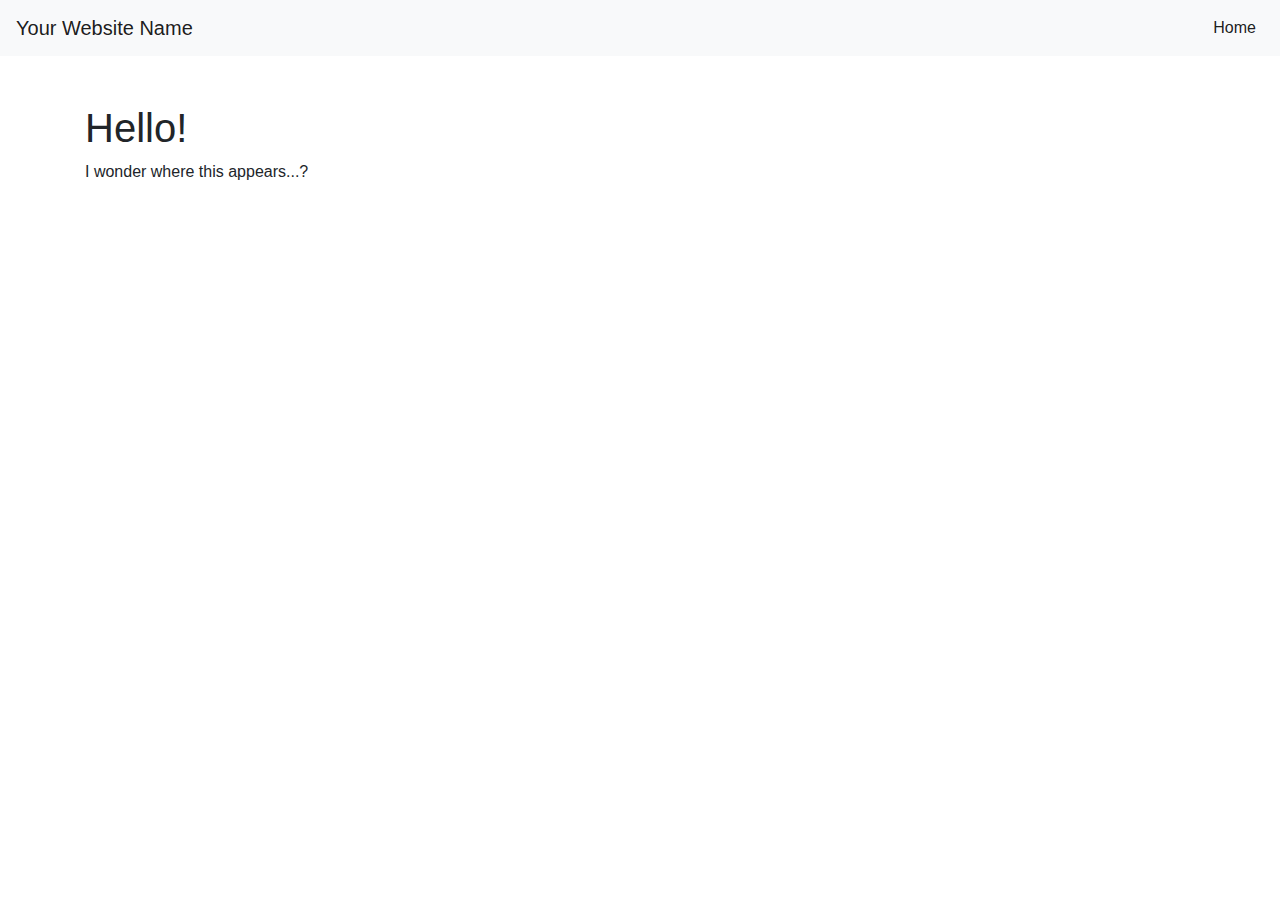
==== index.html @ 5d257186 "Create index.html" ====
<!DOCTYPE html>
<html lang="en">
<head>
    <meta charset="UTF-8">
    <meta name="viewport" content="width=device-width, initial-scale=1, shrink-to-fit=no">
    <title>Peter Zogas DOT COM</title>

    <!-- Bootstrap CSS -->
    <link href="https://stackpath.bootstrapcdn.com/bootstrap/4.5.2/css/bootstrap.min.css" rel="stylesheet">
</head>
<body>

    <!-- Navbar -->
    <nav class="navbar navbar-expand-lg navbar-light bg-light">
        <a class="navbar-brand" href="#">Your Website Name</a>
        <button class="navbar-toggler" type="button" data-toggle="collapse" data-target="#navbarNav" aria-controls="navbarNav" aria-expanded="false" aria-label="Toggle navigation">
            <span class="navbar-toggler-icon"></span>
        </button>
        <div class="collapse navbar-collapse" id="navbarNav">
            <ul class="navbar-nav ml-auto">
                <li class="nav-item active">
                    <a class="nav-link" href="#">Home <span class="sr-only">(current)</span></a>
                </li>
                <!-- Add more navigation links as needed -->
            </ul>
        </div>
    </nav>

    <!-- Content -->
    <div class="container mt-5">
        <h1>Hello!</h1>
        <p>I wonder where this appears...?</p>
    </div>

    <!-- Bootstrap JS and dependencies -->
    <script src="https://code.jquery.com/jquery-3.5.1.slim.min.js"></script>
    <script src="https://cdn.jsdelivr.net/npm/@popperjs/core@2.11.6/dist/umd/popper.min.js"></script>
    <script src="https://stackpath.bootstrapcdn.com/bootstrap/4.5.2/js/bootstrap.min.js"></script>
</body>
</html>
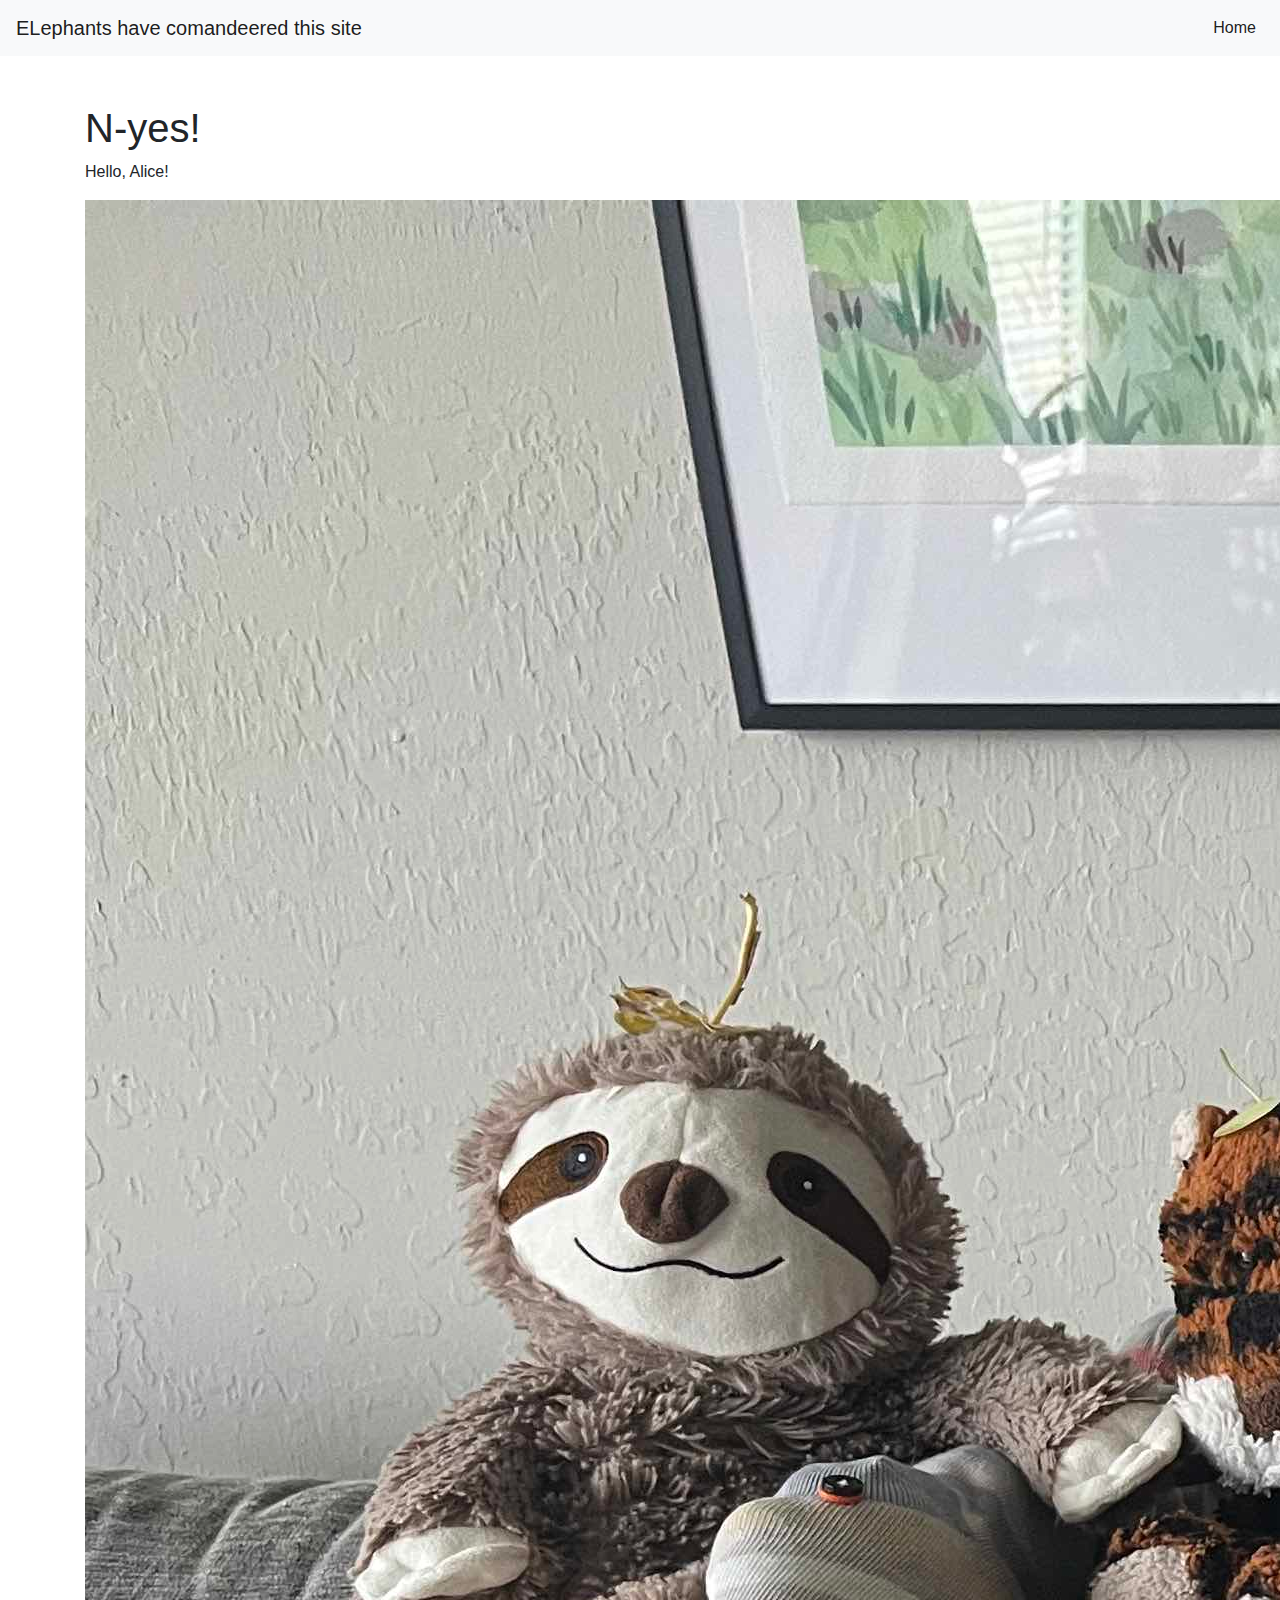
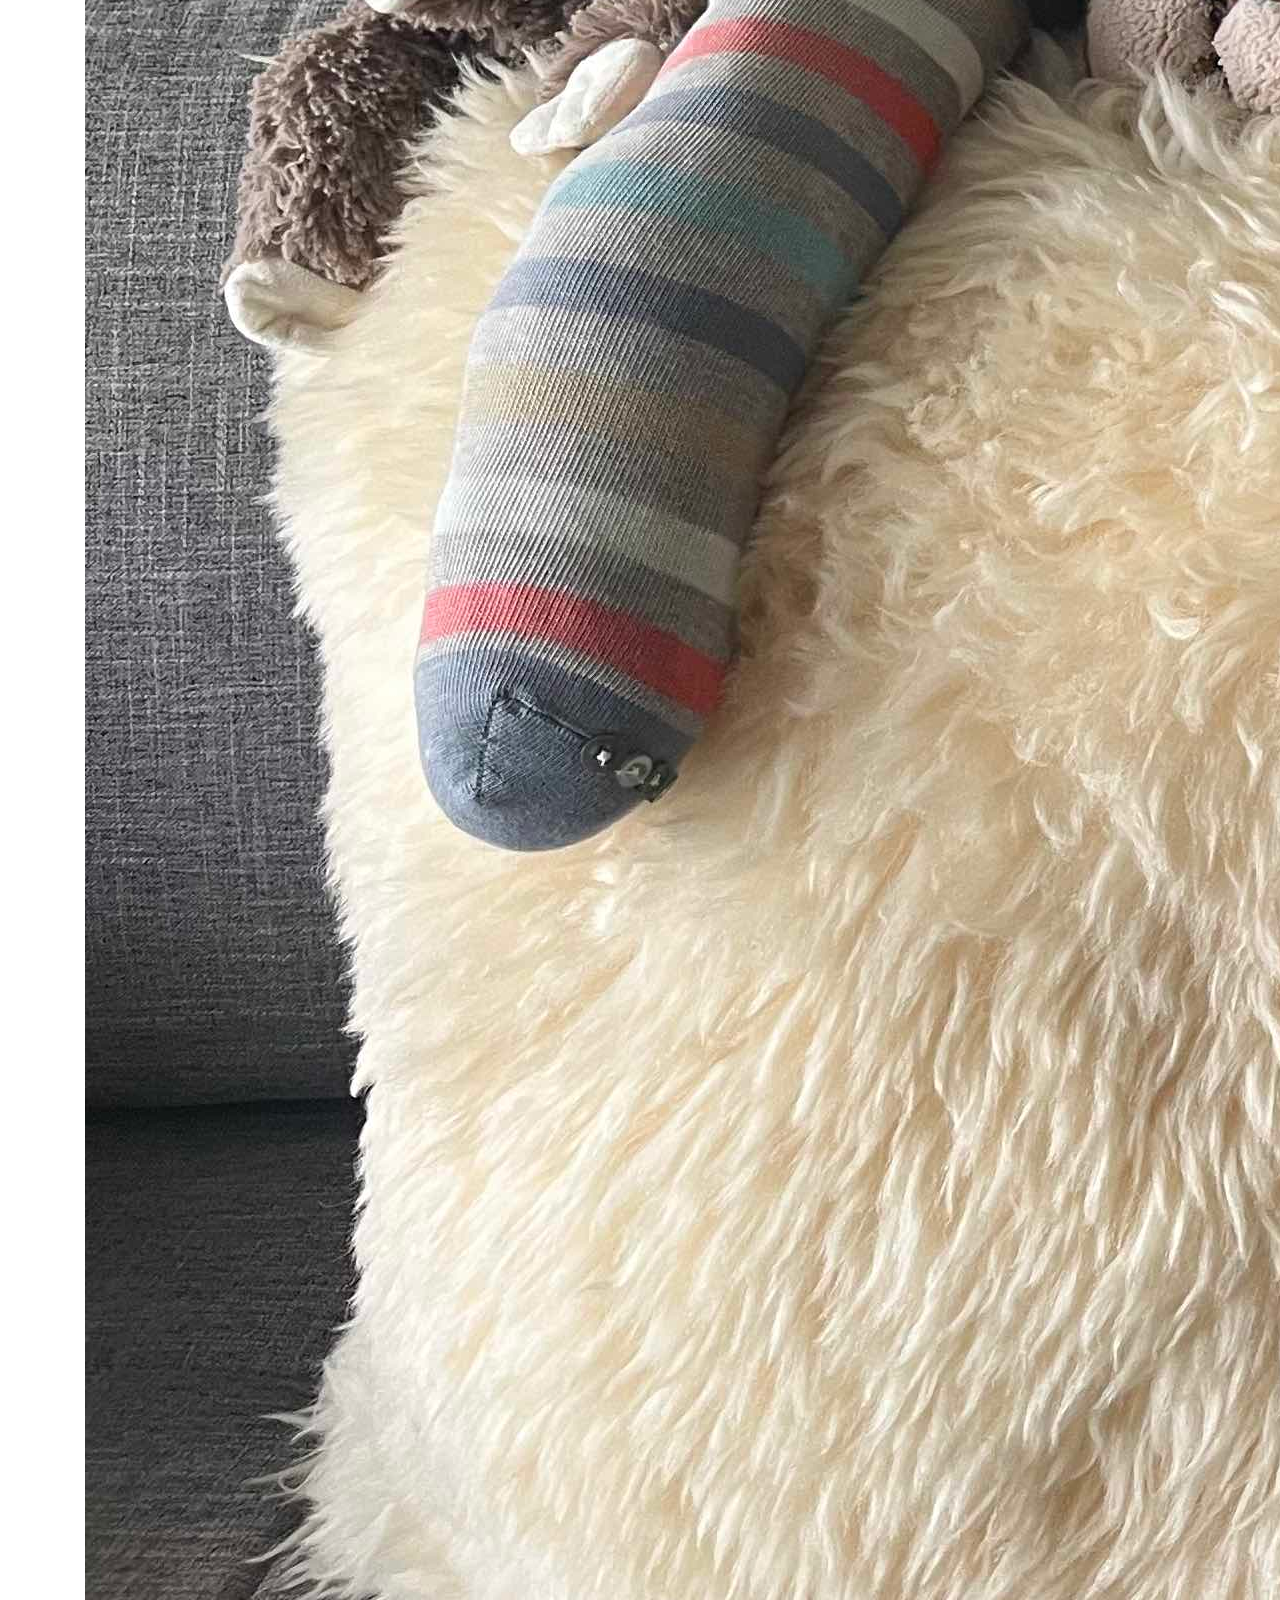
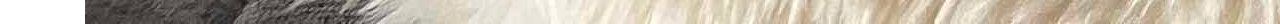
==== commit 8ec8dbc7: "Image" ====
--- a/index.html
+++ b/index.html
@@ -12,7 +12,7 @@
 
     <!-- Navbar -->
     <nav class="navbar navbar-expand-lg navbar-light bg-light">
-        <a class="navbar-brand" href="#">Your Website Name</a>
+        <a class="navbar-brand" href="#">ELephants have comandeered this site</a>
         <button class="navbar-toggler" type="button" data-toggle="collapse" data-target="#navbarNav" aria-controls="navbarNav" aria-expanded="false" aria-label="Toggle navigation">
             <span class="navbar-toggler-icon"></span>
         </button>
@@ -28,8 +28,9 @@
 
     <!-- Content -->
     <div class="container mt-5">
-        <h1>Hello!</h1>
-        <p>I wonder where this appears...?</p>
+        <h1>N-yes!</h1>
+        <p>Hello, Alice!</p>
+        <img src="/images/THEGANG.jpg" alt="the gang's here!">
     </div>
 
     <!-- Bootstrap JS and dependencies -->
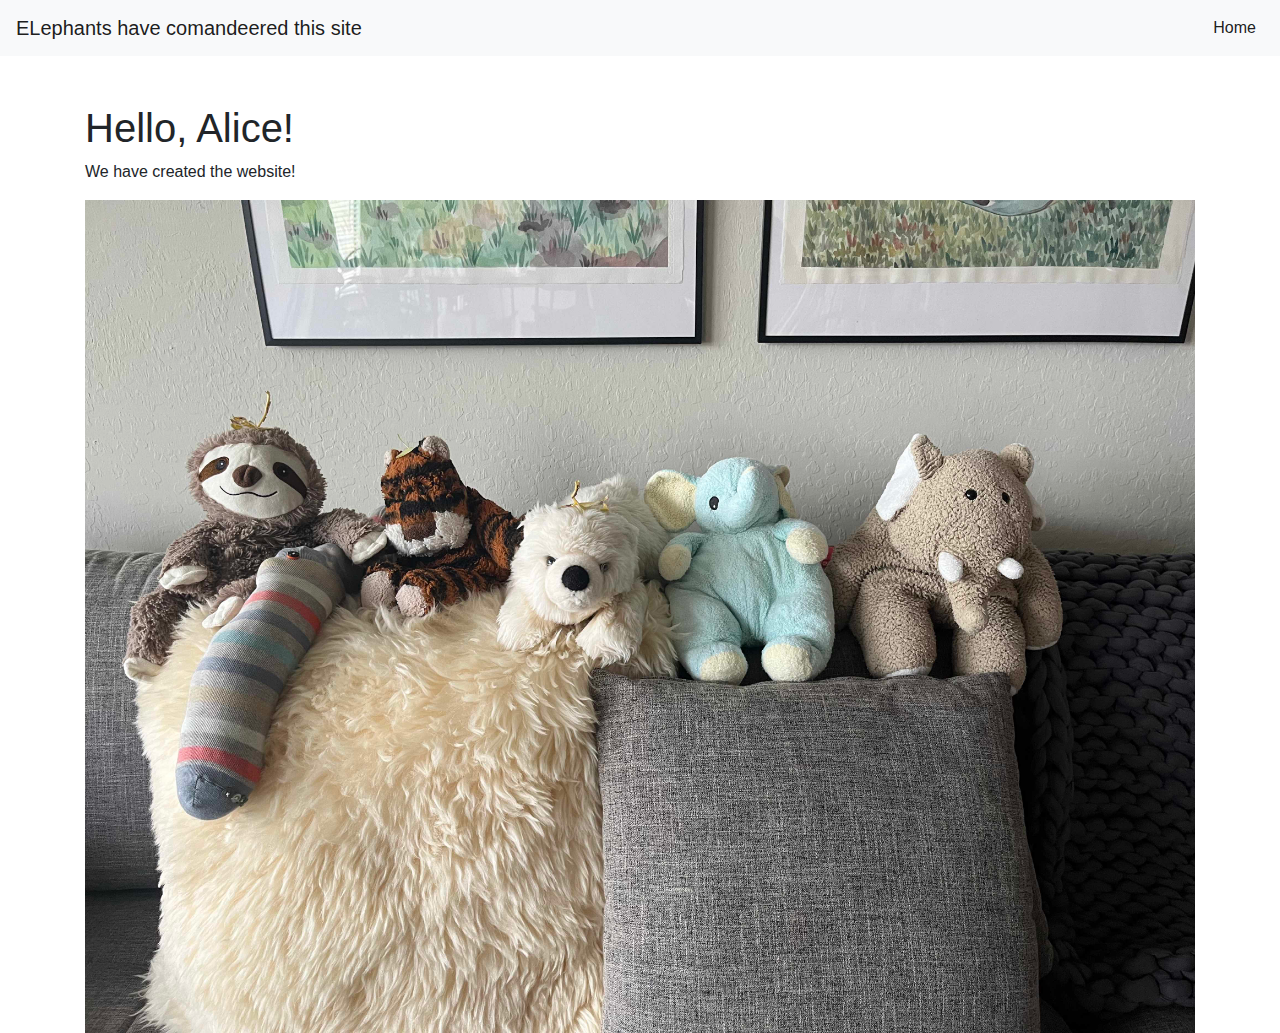
==== commit f6b0f9e9: "Update index.html" ====
--- a/index.html
+++ b/index.html
@@ -28,9 +28,9 @@
 
     <!-- Content -->
     <div class="container mt-5">
-        <h1>N-yes!</h1>
-        <p>Hello, Alice!</p>
-        <img src="/images/THEGANG.jpg" alt="the gang's here!">
+        <h1>Hello, Alice!</h1>
+        <p>We have created the website!</p>
+        <img src="/images/THEGANG.jpg" alt="the gang's here!" class="img-fluid">
     </div>
 
     <!-- Bootstrap JS and dependencies -->
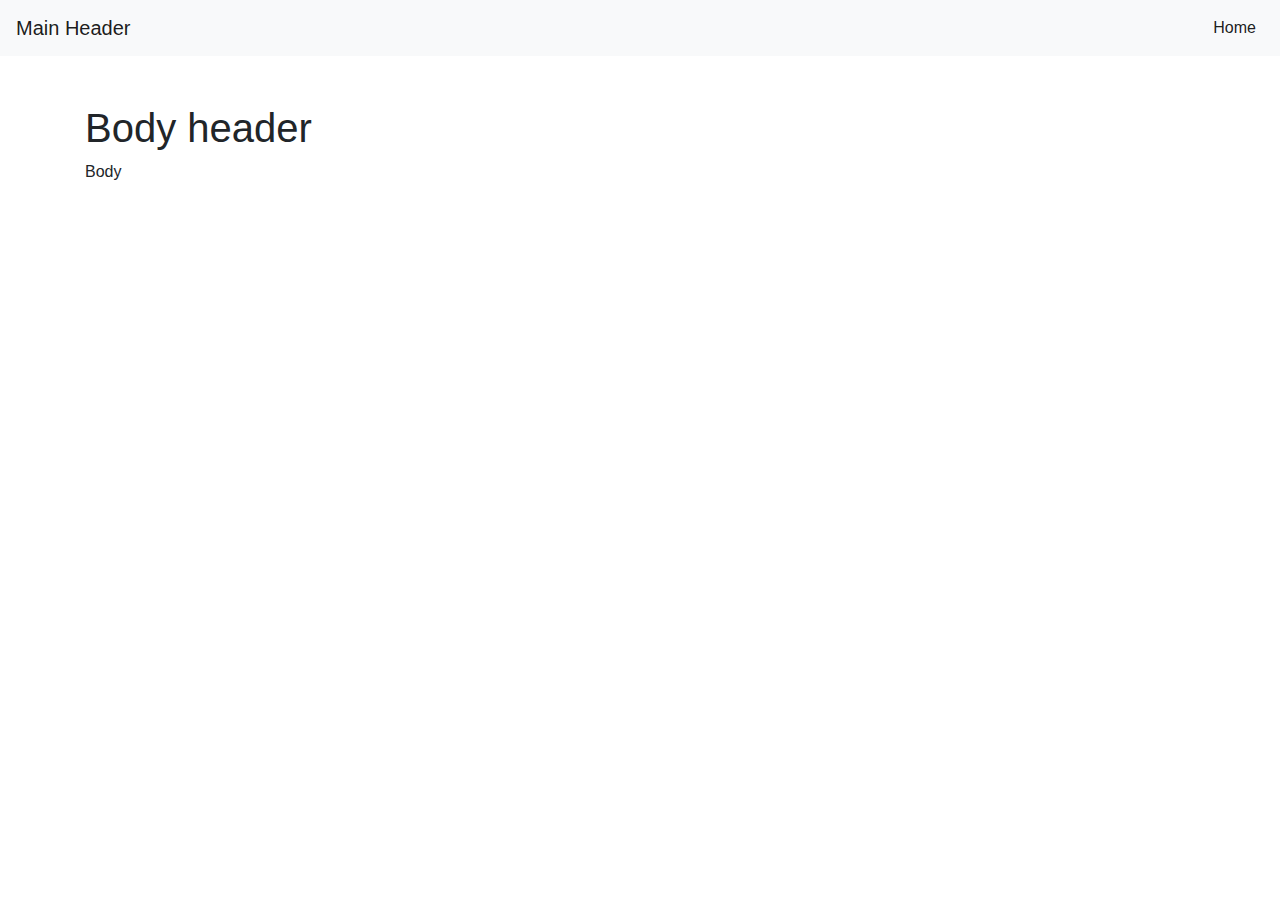
==== commit 3f0b32c7: "Removal of Elephants" ====
--- a/index.html
+++ b/index.html
@@ -3,7 +3,7 @@
 <head>
     <meta charset="UTF-8">
     <meta name="viewport" content="width=device-width, initial-scale=1, shrink-to-fit=no">
-    <title>Peter Zogas DOT COM</title>
+    <title>Peter Zogas</title>
 
     <!-- Bootstrap CSS -->
     <link href="https://stackpath.bootstrapcdn.com/bootstrap/4.5.2/css/bootstrap.min.css" rel="stylesheet">
@@ -12,7 +12,7 @@
 
     <!-- Navbar -->
     <nav class="navbar navbar-expand-lg navbar-light bg-light">
-        <a class="navbar-brand" href="#">ELephants have comandeered this site</a>
+        <a class="navbar-brand" href="#">Main Header</a>
         <button class="navbar-toggler" type="button" data-toggle="collapse" data-target="#navbarNav" aria-controls="navbarNav" aria-expanded="false" aria-label="Toggle navigation">
             <span class="navbar-toggler-icon"></span>
         </button>
@@ -28,9 +28,8 @@
 
     <!-- Content -->
     <div class="container mt-5">
-        <h1>Hello, Alice!</h1>
-        <p>We have created the website!</p>
-        <img src="/images/THEGANG.jpg" alt="the gang's here!" class="img-fluid">
+        <h1>Body header</h1>
+        <p>Body</p>
     </div>
 
     <!-- Bootstrap JS and dependencies -->
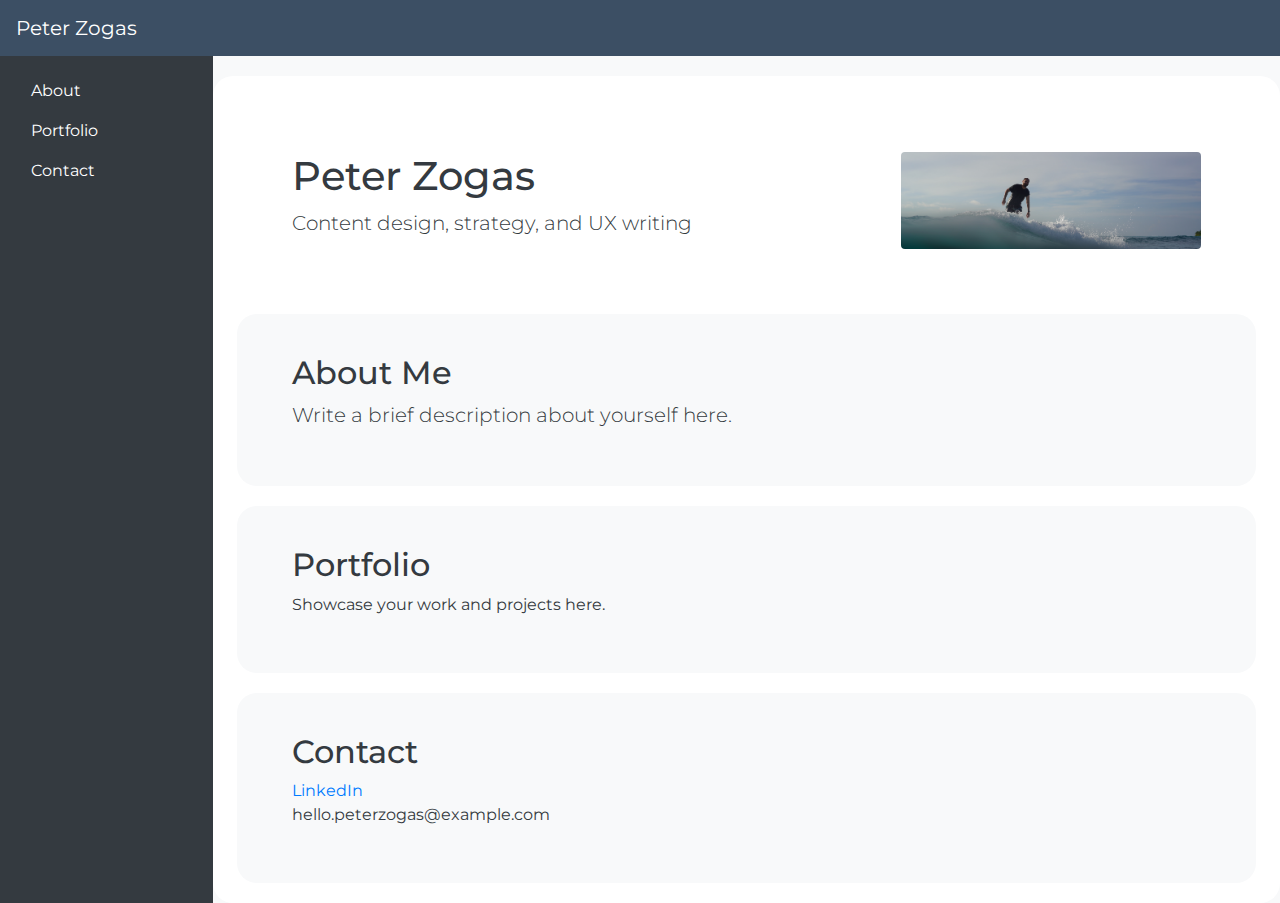
==== commit b62ed008: "Full updates" ====
--- a/index.html
+++ b/index.html
@@ -4,37 +4,144 @@
     <meta charset="UTF-8">
     <meta name="viewport" content="width=device-width, initial-scale=1, shrink-to-fit=no">
     <title>Peter Zogas</title>
+    <link rel="stylesheet" href="https://stackpath.bootstrapcdn.com/bootstrap/4.3.1/css/bootstrap.min.css">
 
-    <!-- Bootstrap CSS -->
-    <link href="https://stackpath.bootstrapcdn.com/bootstrap/4.5.2/css/bootstrap.min.css" rel="stylesheet">
+    <link rel="stylesheet" href="https://fonts.googleapis.com/css?family=Montserrat:400,700&display=swap">
+
+    <style>
+        body {
+            background-color: #f8f9fa;
+            color: #343a40;
+            font-family: 'Montserrat', sans-serif;
+        }
+
+        .navbar {
+            background-color: #3c4f64;
+        }
+
+        .navbar-dark .navbar-toggler-icon {
+            background-color: #fff;
+        }
+
+        .hero {
+            background-color: #ffffff;
+            border-radius: 20px;
+            padding: 40px;
+        }
+
+        #about,
+        #portfolio,
+        #contact {
+            background-color: #f8f9fa;
+            border-radius: 20px;
+            padding: 40px;
+            margin-top: 20px;
+        }
+
+        /* Sidebar styling */
+        #sidebar {
+            background-color: #007bff;
+            padding: 15px;
+            color: #fff;
+        }
+
+        #sidebar a {
+            color: #fff;
+        }
+
+        #sidebar a:hover {
+            color: #f8f9fa;
+        }
+
+        /* Main content styling */
+        main {
+            border-radius: 20px;
+            background-color: #fff;
+            margin-top: 20px;
+            padding: 20px;
+        }
+    </style>
 </head>
 <body>
 
-    <!-- Navbar -->
-    <nav class="navbar navbar-expand-lg navbar-light bg-light">
-        <a class="navbar-brand" href="#">Main Header</a>
-        <button class="navbar-toggler" type="button" data-toggle="collapse" data-target="#navbarNav" aria-controls="navbarNav" aria-expanded="false" aria-label="Toggle navigation">
-            <span class="navbar-toggler-icon"></span>
-        </button>
-        <div class="collapse navbar-collapse" id="navbarNav">
-            <ul class="navbar-nav ml-auto">
-                <li class="nav-item active">
-                    <a class="nav-link" href="#">Home <span class="sr-only">(current)</span></a>
-                </li>
-                <!-- Add more navigation links as needed -->
-            </ul>
-        </div>
-    </nav>
+<!-- Navigation Bar -->
+<nav class="navbar navbar-expand-lg navbar-dark">
+    <a class="navbar-brand" href="#">Peter Zogas</a>
+    <button class="navbar-toggler" type="button" data-toggle="collapse" data-target="#navbarNav" aria-controls="navbarNav" aria-expanded="false" aria-label="Toggle navigation">
+        <span class="navbar-toggler-icon"></span>
+    </button>
+    <div class="collapse navbar-collapse" id="navbarNav">
+    </div>
+</nav>
 
-    <!-- Content -->
-    <div class="container mt-5">
-        <h1>Body header</h1>
-        <p>Body</p>
+<!-- Page Content -->
+<div class="container-fluid">
+    <div class="row">
+        <!-- Sidebar -->
+        <nav id="sidebar" class="col-md-3 col-lg-2 d-md-block bg-dark sidebar">
+            <div class="sidebar-sticky">
+                <ul class="nav flex-column">
+                    <li class="nav-item">
+                        <a class="nav-link" href="#about">About</a>
+                    </li>
+                    <li class="nav-item">
+                        <a class="nav-link" href="#portfolio">Portfolio</a>
+                    </li>
+                    <li class="nav-item">
+                        <a class="nav-link" href="#contact">Contact</a>
+                    </li>
+                </ul>
+            </div>
+        </nav>
+
+        <!-- Main Content -->
+        <main role="main" class="col-md-9 ml-sm-auto col-lg-10 px-4">
+            <!-- Hero Section with Picture -->
+            <section class="hero text-left">
+                <div class="container">
+                    <img src="/images/Hero_eg.jpg" alt="Peter" class="img-fluid rounded float-right" max width="300px" alt="Responsive image">
+                    <h1 class="mt-3">Peter Zogas</h1>
+                    <p class="lead">Content design, strategy, and UX writing</p>
+                </div>
+            </section>
+
+            <!-- About Section -->
+            <section id="about">
+                <div class="container">
+                    <div class="row">
+                        <div class="col-lg-8">
+                            <h2>About Me</h2>
+                            <p class="lead">Write a brief description about yourself here.</p>
+                        </div>
+                    </div>
+                </div>
+            </section>
+
+            <!-- Portfolio Section -->
+            <section id="portfolio">
+                <div class="container">
+                    <h2>Portfolio</h2>
+                    <p>Showcase your work and projects here.</p>
+                    <!-- Add your portfolio items here -->
+                </div>
+            </section>
+
+            <!-- Contact Section -->
+            <section id="contact">
+                <div class="container">
+                    <h2>Contact</h2>
+                    <a href="https://www.linkedin.com/in/peterzogas" target="_blank">LinkedIn</a>
+                    <p>hello.peterzogas@example.com</p>
+                </div>
+            </section>
+        </main>
     </div>
+</div>
 
-    <!-- Bootstrap JS and dependencies -->
-    <script src="https://code.jquery.com/jquery-3.5.1.slim.min.js"></script>
-    <script src="https://cdn.jsdelivr.net/npm/@popperjs/core@2.11.6/dist/umd/popper.min.js"></script>
-    <script src="https://stackpath.bootstrapcdn.com/bootstrap/4.5.2/js/bootstrap.min.js"></script>
+<!-- Bootstrap JS and Popper.js -->
+<script src="https://code.jquery.com/jquery-3.3.1.slim.min.js"></script>
+<script src="https://cdnjs.cloudflare.com/ajax/libs/popper.js/1.14.7/umd/popper.min.js"></script>
+<script src="https://stackpath.bootstrapcdn.com/bootstrap/4.3.1/js/bootstrap.min.js"></script>
+
 </body>
 </html>
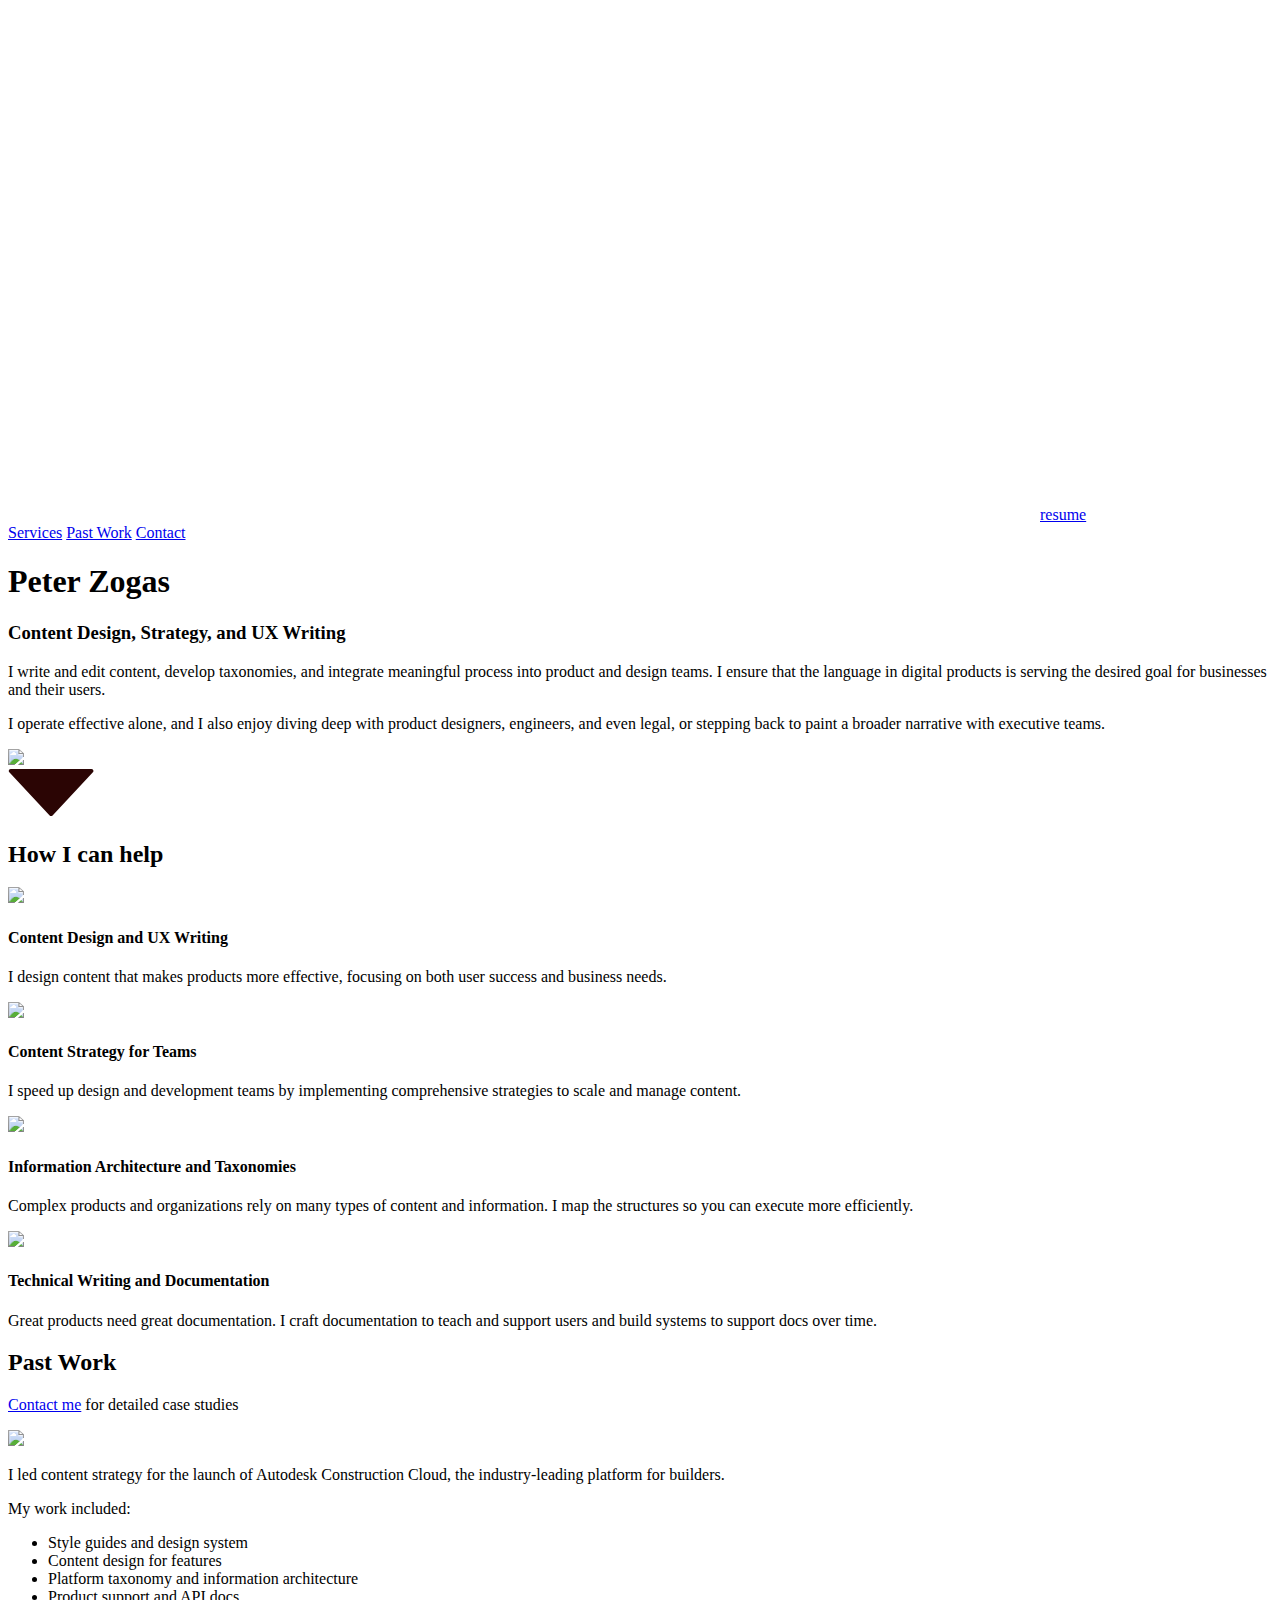
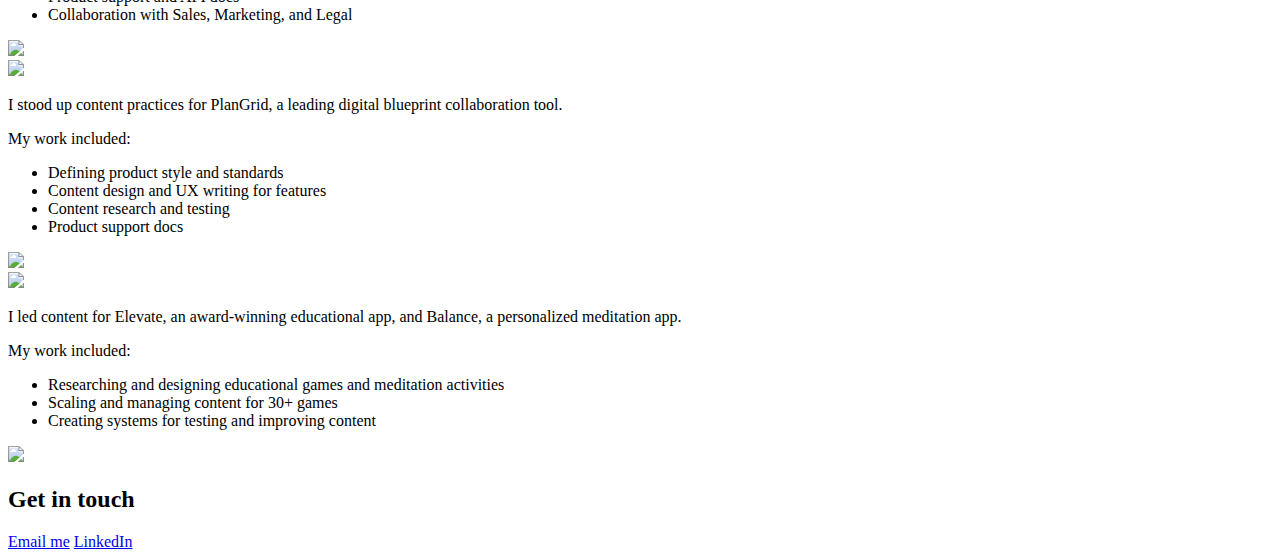
==== commit 5edbdcd4: "Alice revamp" ====
--- a/index.html
+++ b/index.html
@@ -1,147 +1,177 @@
-<!DOCTYPE html>
+<!doctype html>
 <html lang="en">
+
 <head>
-    <meta charset="UTF-8">
-    <meta name="viewport" content="width=device-width, initial-scale=1, shrink-to-fit=no">
-    <title>Peter Zogas</title>
-    <link rel="stylesheet" href="https://stackpath.bootstrapcdn.com/bootstrap/4.3.1/css/bootstrap.min.css">
+  <meta charset="utf-8">
+  <meta name="viewport" content="width=device-width,initial-scale=1,shrink-to-fit=no">
+  <title>Peter Zogas</title>
+  <link href="CSS/styles.css" rel="stylesheet">
+  <link href="https://fonts.googleapis.com/css2?family=Work+Sans:wght@300;400;500;600;700&display=swap|Raleway:Raleway:wght@300;400;500&family=Work+Sans:wght@700;800&display=swap|Alfa Slab One" rel="stylesheet">
+  <link rel="shortcut icon" href="images/favicon.ico" type="image/x-icon">
+</head>
 
-    <link rel="stylesheet" href="https://fonts.googleapis.com/css?family=Montserrat:400,700&display=swap">
+<body>
+  <div class="page-container">
 
-    <style>
-        body {
-            background-color: #f8f9fa;
-            color: #343a40;
-            font-family: 'Montserrat', sans-serif;
-        }
+    <header>
+      <div class="social-links">
+        <a href="mailto:hello@peterzogas.com">
+          <svg class="social-icon" width="512" height="512" viewBox="0 0 512 512" fill="none" xmlns="http://www.w3.org/2000/svg">
+            <path fill-rule="evenodd" clip-rule="evenodd" d="M40 191.663V444H472V193.309L282.05 341.231C267.623 352.466 247.414 352.487 232.963 341.282L40 191.663ZM439.397 168H74.7605L257.473 309.672L439.397 168ZM0 148C0 136.954 8.95431 128 20 128H492C503.046 128 512 136.954 512 148V464C512 475.046 503.046 484 492 484H20C8.95431 484 0 475.046 0 464V148Z"/>
+          </svg></a>
+        <a href="https://www.linkedin.com/in/peterzogas/" target="_blank">
+          <svg class="social-icon" width="512" height="512" viewBox="0 0 512 512" fill="none" xmlns="http://www.w3.org/2000/svg">
+            <path d="M93.8667 145.067C122.144 145.067 145.067 122.144 145.067 93.8667C145.067 65.5897 122.144 42.6667 93.8667 42.6667C65.5897 42.6667 42.6667 65.5897 42.6667 93.8667C42.6667 122.144 65.5897 145.067 93.8667 145.067Z"/>
+            <path d="M138.779 184.589H49.8526V470.232H138.779V184.589Z"/>
+            <path d="M193.572 184.589H278.905V224.15C281.101 220.079 291.377 202.496 310.344 191.775C331.902 179.591 351.216 176.679 373.67 177.853C409.151 179.708 422.175 188.182 438.793 201.656C467.043 224.561 469.333 288.337 469.333 288.337V470.231H381.305V327.411C381.305 327.411 382.204 304.505 375.579 282.947C369.789 268.236 358.614 255.551 337.291 255.551C292.902 255.551 281.153 297.813 278.905 308.407V470.232H193.572V184.589Z"/>
+          </svg></a>
+          <a class="link-mini" href="./resume.html">resume</a>
+      </div>
 
-        .navbar {
-            background-color: #3c4f64;
-        }
+      <div class="nav-links">
+        <a class="button-resting flex-adjust" href="#services">Services</a>
+        <a class="button-resting flex-adjust" href="#past-work">Past Work</a>
+        <a class="button-resting flex-adjust" href="#contact">Contact</a>
+      </div>
+    </header>
 
-        .navbar-dark .navbar-toggler-icon {
-            background-color: #fff;
-        }
+    <div class="intro">
+      <div class="intro-text">
+        <h1>Peter Zogas</h1>
+        <h3>Content Design, Strategy, and UX Writing</h3>
+        <p>I write and edit content, develop taxonomies, and integrate meaningful process into product and design teams. I ensure that the language in digital products is serving the desired goal for businesses and their users.</p>
+        <p>I operate effective alone, and I also enjoy diving deep with product designers, engineers, and even legal, or stepping back to paint a broader narrative with executive teams.</p>
+      </div>
 
-        .hero {
-            background-color: #ffffff;
-            border-radius: 20px;
-            padding: 40px;
-        }
+      <div class="profile-image">
+        <img src="images/profile.png">
+      </div>
+      <div class=intro-image>
+        <svg width="86" height="48" viewBox="0 0 86 48" fill="none" xmlns="http://www.w3.org/2000/svg">
+        <path d="M44.5681 46.4406C43.7778 47.2847 42.4384 47.2847 41.6481 46.4406L1.32066 3.36691C0.124448 2.08924 1.0304 0 2.78064 0L83.4356 0C85.1858 0 86.0918 2.08924 84.8956 3.36691L44.5681 46.4406Z" fill="#2B0504"/>
+        </svg>
+      </div>
 
-        #about,
-        #portfolio,
-        #contact {
-            background-color: #f8f9fa;
-            border-radius: 20px;
-            padding: 40px;
-            margin-top: 20px;
-        }
+    </div>
 
-        /* Sidebar styling */
-        #sidebar {
-            background-color: #007bff;
-            padding: 15px;
-            color: #fff;
-        }
 
-        #sidebar a {
-            color: #fff;
-        }
+    <div id="services" class="skills">
+      <div class="skills-content">
+        <h2 class="intro-text">How I can help</h2>
+        
+        <div class="skills-1">
+          <div class="skills-icon-left">
+            <img src="images/pencil.png">
+          </div>
+          <div class="skills-description-right">
+            <h4>Content Design and UX Writing</h4>
+            <p>I design content that makes products more effective, focusing on both user success and business needs.</p>
+          </div>
+        </div>
 
-        #sidebar a:hover {
-            color: #f8f9fa;
-        }
+        <div class="skills-2">
+          <div class="skills-icon-left">
+            <img src="images/people-pencil.png">
+          </div>
+          <div class="skills-description-right">
+            <h4>Content Strategy for Teams</h4>
+            <p>I speed up design and development teams by implementing comprehensive strategies to scale and manage content.</p>
+          </div>
+        </div>
 
-        /* Main content styling */
-        main {
-            border-radius: 20px;
-            background-color: #fff;
-            margin-top: 20px;
-            padding: 20px;
-        }
-    </style>
-</head>
-<body>
+        <div class="skills-3">
+          <div class="skills-icon-left">
+            <img src="images/grid.png">
+          </div>
+          <div class="skills-description-right">
+            <h4>Information Architecture and Taxonomies</h4>
+            <p>Complex products and organizations rely on many types of content and information. I map the structures so you can execute more efficiently.</p>
+          </div>
+        </div>
 
-<!-- Navigation Bar -->
-<nav class="navbar navbar-expand-lg navbar-dark">
-    <a class="navbar-brand" href="#">Peter Zogas</a>
-    <button class="navbar-toggler" type="button" data-toggle="collapse" data-target="#navbarNav" aria-controls="navbarNav" aria-expanded="false" aria-label="Toggle navigation">
-        <span class="navbar-toggler-icon"></span>
-    </button>
-    <div class="collapse navbar-collapse" id="navbarNav">
+        <div class="skills-4">
+          <div class="skills-icon-left">
+            <img src="images/nib.png">
+          </div>
+          <div class="skills-description-right">
+            <h4>Technical Writing and Documentation</h4>
+            <p>Great products need great documentation. I craft documentation to teach and support users and build systems to support docs over time.</p>
+          </div>
+        </div>
+
+      </div>
     </div>
-</nav>
 
-<!-- Page Content -->
-<div class="container-fluid">
-    <div class="row">
-        <!-- Sidebar -->
-        <nav id="sidebar" class="col-md-3 col-lg-2 d-md-block bg-dark sidebar">
-            <div class="sidebar-sticky">
-                <ul class="nav flex-column">
-                    <li class="nav-item">
-                        <a class="nav-link" href="#about">About</a>
-                    </li>
-                    <li class="nav-item">
-                        <a class="nav-link" href="#portfolio">Portfolio</a>
-                    </li>
-                    <li class="nav-item">
-                        <a class="nav-link" href="#contact">Contact</a>
-                    </li>
-                </ul>
-            </div>
-        </nav>
 
-        <!-- Main Content -->
-        <main role="main" class="col-md-9 ml-sm-auto col-lg-10 px-4">
-            <!-- Hero Section with Picture -->
-            <section class="hero text-left">
-                <div class="container">
-                    <img src="/images/Hero_eg.jpg" alt="Peter" class="img-fluid rounded float-right" max width="300px" alt="Responsive image">
-                    <h1 class="mt-3">Peter Zogas</h1>
-                    <p class="lead">Content design, strategy, and UX writing</p>
-                </div>
-            </section>
+    <div id="past-work" class="projects">
+      <div class="intro-text">
+        <h2>Past Work</h2>
+        <p><a href="mailto:hello@peterzogas.com">Contact me</a> for detailed case studies</p>
+      </div>
+    <div id="projects" class="work">
+      <div class="project-card">
+          <div class="project-text">
+            <img src="images/ACC-logo.jpeg">
+            <p class="project-description">I led content strategy for the launch of Autodesk Construction Cloud, the industry-leading platform for builders.</p>
+            <p>My work included:</p>
+            <ul>
+              <li>Style guides and design system</li>
+              <li>Content design for features</li>
+              <li>Platform taxonomy and information architecture</li>
+              <li>Product support and API docs</li>
+              <li>Collaboration with Sales, Marketing, and Legal</li>
+            </ul>
+          </div>
+          <div class="project-image">
+            <img src="images/ACC-placeholder-image.png">
+          </div>
+      </div>
 
-            <!-- About Section -->
-            <section id="about">
-                <div class="container">
-                    <div class="row">
-                        <div class="col-lg-8">
-                            <h2>About Me</h2>
-                            <p class="lead">Write a brief description about yourself here.</p>
-                        </div>
-                    </div>
-                </div>
-            </section>
+      <div class="project-card">
+          <div class="project-text">
+            <img src="images/plangrid-logo.png">
+            <p class="project-description">I stood up content practices for PlanGrid, a leading digital blueprint collaboration tool.</p>
+            <p>My work included:</p>
+            <ul>
+              <li>Defining product style and standards</li>
+              <li>Content design and UX writing for features</li>
+              <li>Content research and testing</li>
+              <li>Product support docs</li>
+            </ul>
+          </div>
+          <div class="project-image">
+            <img src="images/plangrid-placeholder-image.png">
+          </div>
+      </div>
 
-            <!-- Portfolio Section -->
-            <section id="portfolio">
-                <div class="container">
-                    <h2>Portfolio</h2>
-                    <p>Showcase your work and projects here.</p>
-                    <!-- Add your portfolio items here -->
-                </div>
-            </section>
+      <div class="project-card">
+          <div class="project-text">
+            <img src="images/elevate-app-logo.png">
+            <p class="project-description">I led content for Elevate, an award-winning educational app, and Balance, a personalized meditation app.</p>
+            <p>My work included:</p>
+            <ul>
+              <li>Researching and designing educational games and meditation activities</li>
+              <li>Scaling and managing content for 30+ games</li>
+              <li>Creating systems for testing and improving content</li>
+            </ul>
+          </div>
+          <div class="project-image">
+            <img src="images/elevate-placeholder-image.png">
+          </div>
+      </div>
+      </div>
+    </div>
 
-            <!-- Contact Section -->
-            <section id="contact">
-                <div class="container">
-                    <h2>Contact</h2>
-                    <a href="https://www.linkedin.com/in/peterzogas" target="_blank">LinkedIn</a>
-                    <p>hello.peterzogas@example.com</p>
-                </div>
-            </section>
-        </main>
+
+    <div id="contact" class="footer">
+      <div class="footer-text">
+        <h2>Get in touch</h2>
+        <a class="button-resting flex-adjust" href="mailto:hello@peterzogas.com">Email me</a>
+        <a class="button-resting flex-adjust" href="https://www.linkedin.com/in/peterzogas/" target="_blank">LinkedIn</a>
+      </div>
     </div>
-</div>
 
-<!-- Bootstrap JS and Popper.js -->
-<script src="https://code.jquery.com/jquery-3.3.1.slim.min.js"></script>
-<script src="https://cdnjs.cloudflare.com/ajax/libs/popper.js/1.14.7/umd/popper.min.js"></script>
-<script src="https://stackpath.bootstrapcdn.com/bootstrap/4.3.1/js/bootstrap.min.js"></script>
 
+  </div>
 </body>
-</html>
+</html>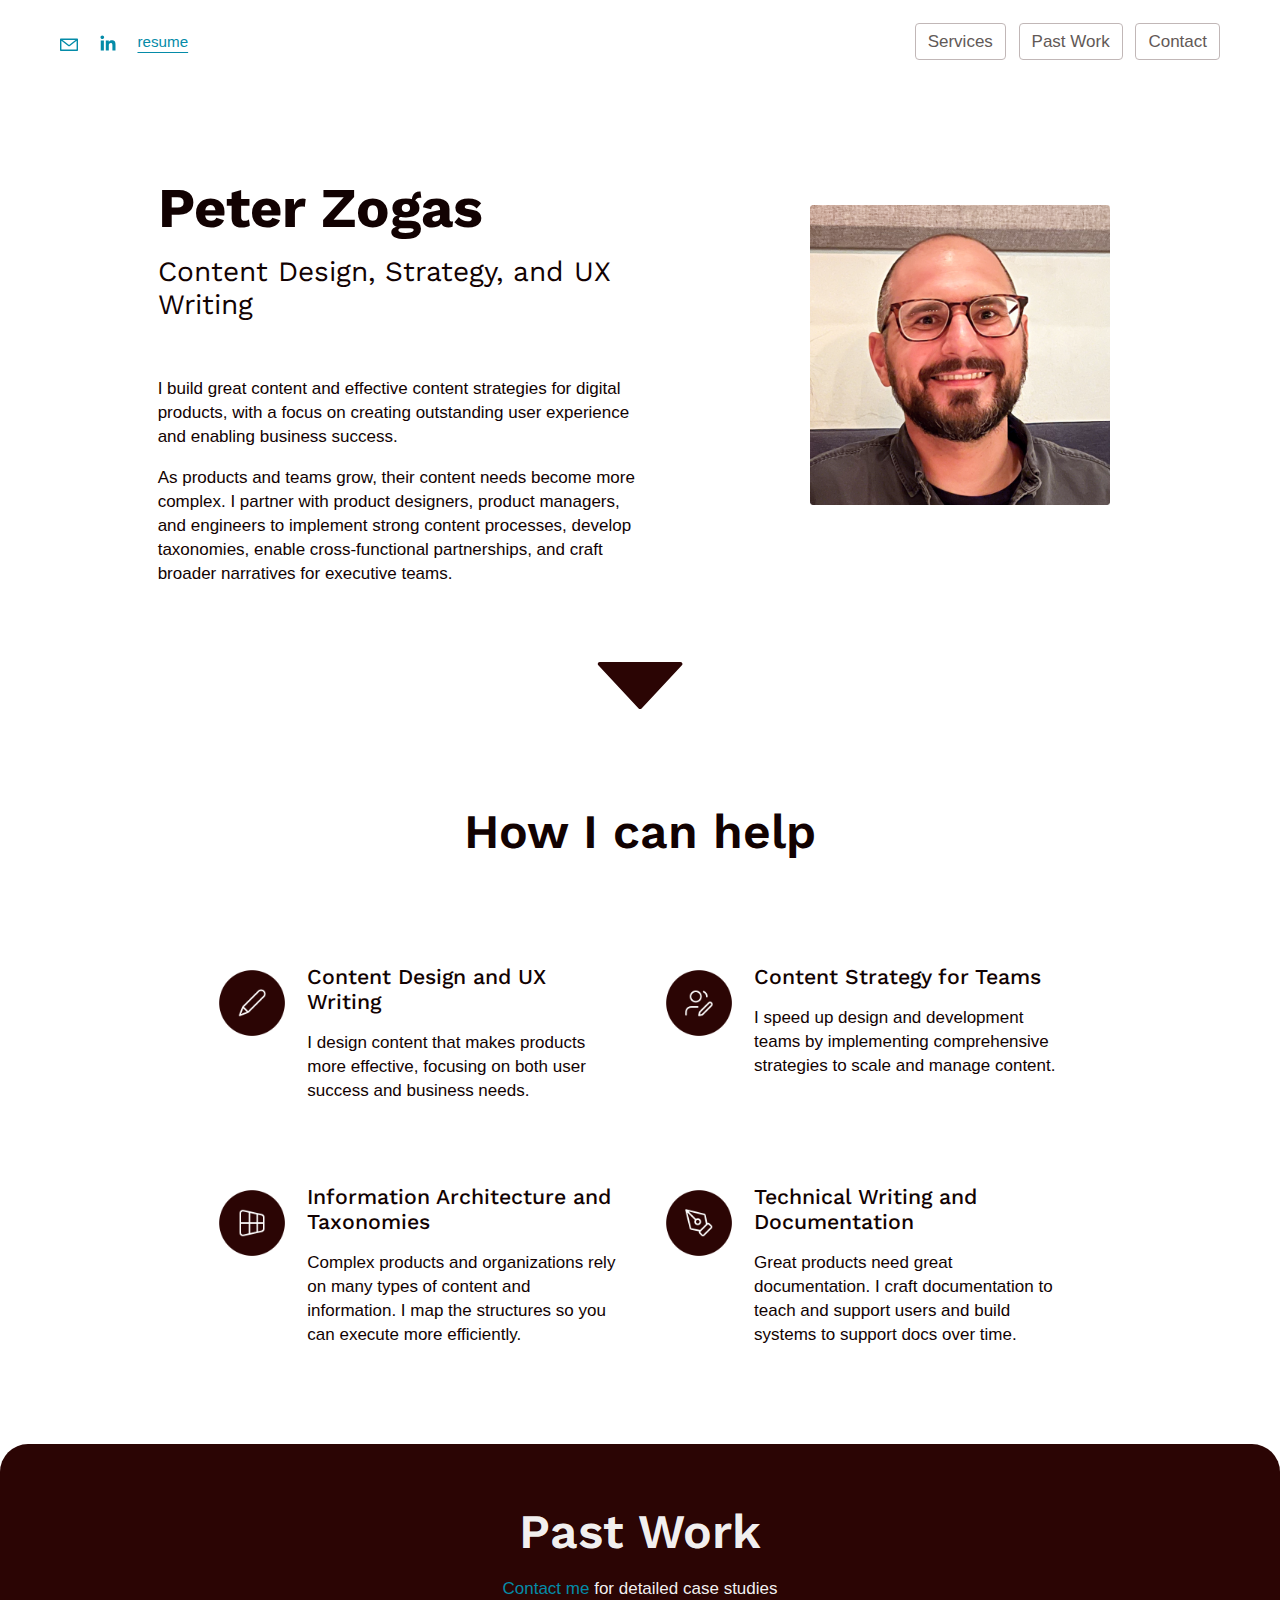
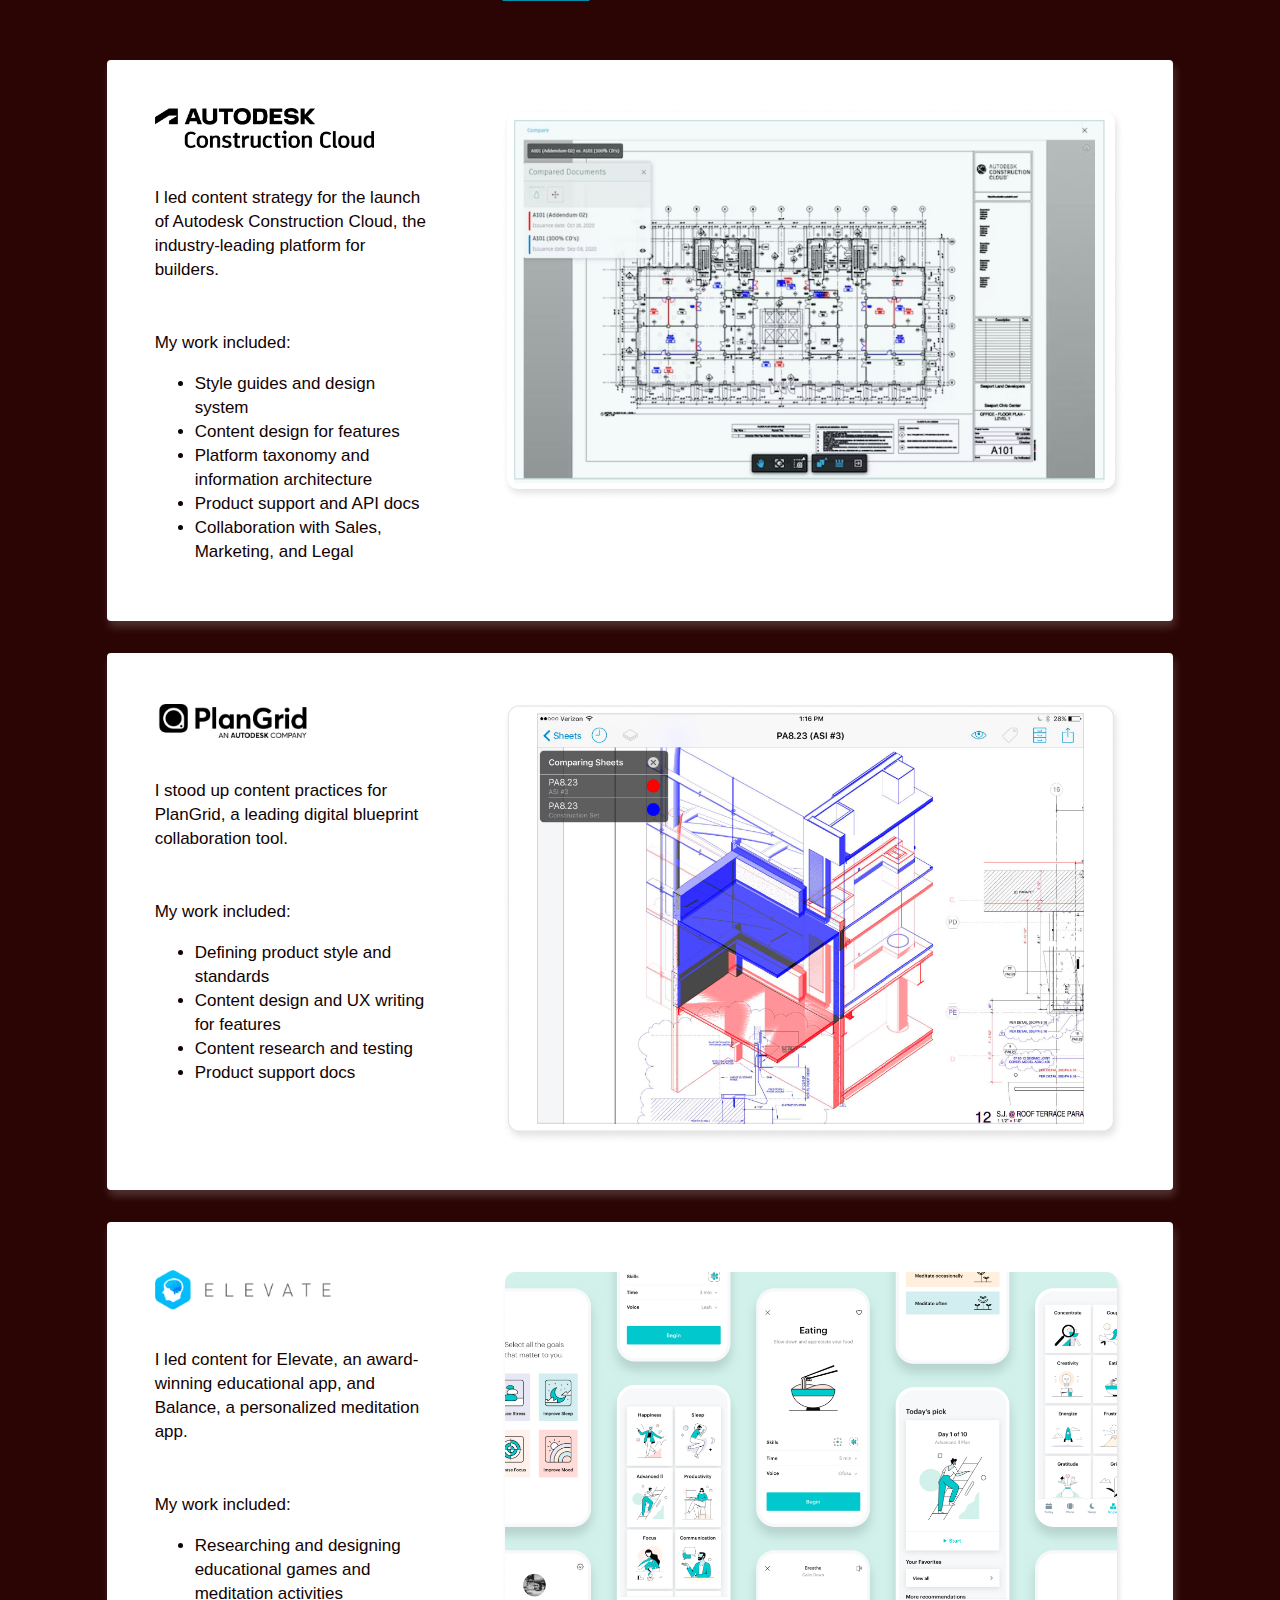
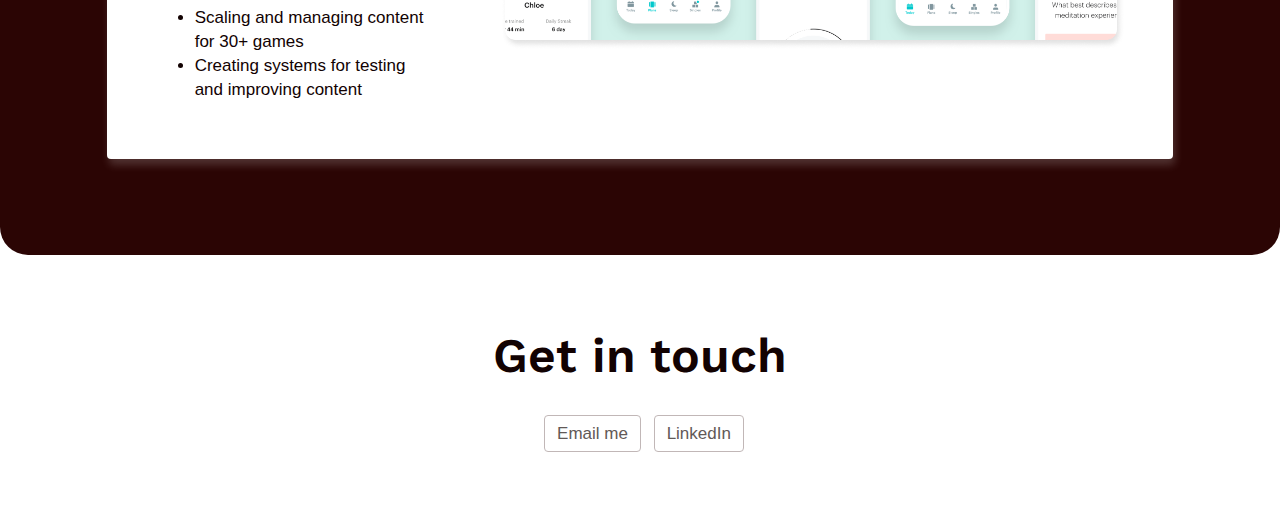
==== commit 0a6389af: "Image and intro update" ====
--- a/index.html
+++ b/index.html
@@ -39,8 +39,8 @@
       <div class="intro-text">
         <h1>Peter Zogas</h1>
         <h3>Content Design, Strategy, and UX Writing</h3>
-        <p>I write and edit content, develop taxonomies, and integrate meaningful process into product and design teams. I ensure that the language in digital products is serving the desired goal for businesses and their users.</p>
-        <p>I operate effective alone, and I also enjoy diving deep with product designers, engineers, and even legal, or stepping back to paint a broader narrative with executive teams.</p>
+        <p>I build great content and effective content strategies for digital products, with a focus on creating outstanding user experience and enabling business success.</p>
+        <p>As products and teams grow, their content needs become more complex. I partner with product designers, product managers, and engineers to implement strong content processes, develop taxonomies, enable cross-functional partnerships, and craft broader narratives for executive teams.</p>
       </div>
 
       <div class="profile-image">
--- a/CSS/styles.css
+++ b/CSS/styles.css
@@ -0,0 +1,580 @@
+html{
+	scroll-behavior: smooth;
+}
+
+body{
+	font-family: 'Raleway', sans-serif;
+	color: #120202;
+	font-size: 17px;
+	font-weight: 400;
+	margin: 0;
+}
+
+
+p, li{
+	line-height: 1.5rem;
+}
+
+
+h1{
+	font-family: 'Work Sans', sans-serif;
+	font-size: 3.5rem;
+	font-weight: 700;
+	margin-bottom: 0.25em;
+}
+h2{
+	font-family: 'Work Sans', sans-serif;
+	font-size: 3rem;
+	font-weight: 600;
+	margin-top:8px;
+}
+h3{
+	font-family: 'Work Sans', sans-serif;
+	font-size: 1.75rem;
+	font-weight: 400;
+	margin-top:8px;
+}
+h4{
+	font-family: 'Work Sans', sans-serif;
+	font-size:1.5rem;
+	font-weight: 300;
+	margin-top:0;
+	margin-bottom:8px;
+}
+h5{
+	font-size: 0.875rem;
+	font-weight: 300;
+	margin-top: 12px;
+}
+
+
+a{
+	color: #048BA8;
+	text-decoration-color: #048BA8;
+	text-decoration-thickness: .073em;
+	text-underline-offset: .35em;
+	padding: 4px 0px;
+}
+a:hover{
+	color:#4F288A;
+	text-decoration: none;
+	background-color:#F1E6F1;
+	border-radius: 1px;
+}
+
+.page-container{
+	padding-top: 32px;
+	padding-bottom: 32px;
+}
+
+a.button-resting{
+	text-align: center;
+	margin-left: 8px;
+	color: #625957;
+	background-color: #fff;
+	border-radius: 4px;
+	border: 1px solid #C1B7B7;
+	padding: 8px 12px 8px 12px;
+	text-decoration:none;
+}
+a.button-resting:hover{
+	color: #120202;
+	background-color: #C2E5E9;
+	border-radius: 4px;
+	border: 1px solid #048BA8;
+	padding-left: 12px;
+	padding-right: 12px;
+	text-decoration:none;
+}
+a.button-disabled{
+	color: #858D96;
+	background-color: #EDF1F4;
+	border-radius: 20px;
+	border: 1px solid #EDF1F4;
+	padding-left: 12px;
+	padding-right: 12px;
+	text-decoration:none;
+	pointer-events: none;
+}
+
+
+/*HEADER*/
+header{
+	display: flex;
+	justify-content: space-between;
+	padding-left: 60px;
+	padding-right: 60px;
+}
+.social-links a{
+	padding-right: 16px;
+}
+.social-links a:hover{
+	background-color:transparent;
+}
+a.link-mini{
+	font-size:0.95rem;
+	padding-right:0px;
+}
+a.link-mini:hover{
+	color:#4F288A;
+	text-decoration: none;
+	background-color:#F1E6F1;
+	border-radius: 1px;
+}
+svg.social-icon{
+	height: 18px;
+	width: 18px;
+	fill:#048BA8;
+	display: inline-block;
+	vertical-align: middle;
+}
+.social-icon:hover{
+	fill: #4F288A;
+}
+
+
+/*INTRO*/
+.intro{
+	padding-top: 5em;
+}
+.intro, .footer, .skills-content, .work{
+	display: grid;
+	grid-template-columns: repeat(12,1fr);
+	grid-template-rows: auto;
+}
+
+.intro .intro-text{
+	padding-left: 3em;
+	grid-column-start: 2;
+	grid-column-end: 7;
+	text-align: left;
+}
+.profile-image{
+	grid-column-start: 8;
+	grid-column-end: 12;
+	justify-self: center;
+}
+.intro-image{
+	grid-column-start: 1;
+	grid-column-end: 13;
+	justify-self: center;
+}
+.intro .intro-image{
+	padding-top: 3.5em;
+}
+
+.profile-image img{
+	object-fit: cover;
+	max-width: 300px;
+	width: 100%;
+	max-height: 100%;
+	padding-top: 4em;
+	padding-bottom: 4em;
+}
+.intro-text{
+	grid-column-start: 4;
+	grid-column-end: 10;
+	justify-self: center;
+	text-align: center;
+}
+
+.intro-text h3{
+	padding-bottom: 1em;
+}
+
+
+
+/*SKILLS*/
+.skills-icon-left img{
+	max-width: 78px;
+}
+.skills-content{
+	grid-template-rows: auto;
+	grid-row-gap: 64px;
+	padding-top: 5rem;
+	padding-bottom: 5rem;
+}
+
+.skills-1, .skills-3 {
+	grid-column-start: 3;
+	grid-column-end: 7;
+	justify-self: left;
+	margin-right:1.25rem;
+	display:flex;
+	column-gap: 1rem;
+}
+
+.skills-2, .skills-4{
+	grid-column-start: 7;
+	grid-column-end: 11;
+	justify-self: left;
+	margin-left:1.25rem;
+	display:flex;
+	column-gap: 1rem;
+}
+
+.skills-description-right h4{
+	font-family: 'Work Sans', sans-serif;
+	color: #120202;
+	font-size:1.25em;
+	font-weight: 500;
+	margin-top:0;
+	margin-bottom:8px;
+}
+.skills-description-right p{
+	color: #120202;
+}
+
+
+/*PROJECTS*/
+.projects{
+	background-color: #2B0504;
+	padding-top: 3em;
+	border-radius: 28px;
+}
+
+.projects .intro-text{
+	color:rgba(255, 255, 255, .96)
+}
+.intro-text h2{
+	margin-bottom: .35em;
+}
+.work{
+	background-position: 0% 0%;
+	padding-top: 2.5em;
+	padding-bottom: 96px;
+	background-repeat: no-repeat;
+	background-size: cover;
+	grid-template-rows: auto;
+	grid-row-gap: 32px;
+}
+.project-card{
+	grid-column-start: 2;
+	grid-column-end: 12;
+	background-color: #fff;
+	border-radius: 4px;
+	box-shadow: rgba(255, 255, 255, .18) 2px 6px 8px;
+	display:grid;
+	grid-template-columns: repeat(10,1fr);
+	grid-template-rows: auto;
+}
+.project-text{
+	grid-column-start: 1;
+	grid-column-end: 4;
+	padding-left: 48px;
+	padding-top: 48px;
+	padding-bottom: 40px;
+}
+.project-description{
+	padding-bottom: 32px;
+}
+.project-text img{
+	max-height: 40px;
+	width: auto;
+	padding-bottom: 16px;
+}
+.project-image{
+	grid-column-start: 5;
+	grid-column-end: 11;
+	padding-right: 48px;
+	padding-top: 48px;
+	padding-bottom: 40px;
+	margin-left: -32px;
+}
+.project-image img{
+	object-fit: cover;
+	max-width: 100%;
+	height: auto;
+}
+
+
+/*FOOTER*/
+.footer{
+	padding-top: 64px;
+	padding-bottom: 32px;
+}
+.footer-text{
+	grid-column-start: 3;
+	grid-column-end: 11;
+	justify-self: center;
+	text-align: center;
+}
+.footer p{
+	grid-column-start: 2;
+	grid-column-end: 12;
+	justify-self: center;
+}
+
+
+
+/*RESUME*/
+.experience-wrapper{
+	display: grid;
+	grid-template-columns: repeat(12,1fr);
+	grid-template-rows: auto;
+	grid-row-gap: 4rem;
+	margin-bottom: 4rem;
+}
+.contact-wrapper{
+	display: flex;
+	justify-content: flex-end;
+}
+.contact-container{
+	display: flex;
+	flex-direction: column;
+	padding-left:60px;
+	padding-right:60px;
+	margin-top: 2rem;
+	margin-bottom: 3rem;
+}
+.experience-year{
+	font-size: 1.25rem;
+}
+.location{
+	margin-bottom: 0;
+	margin-top: .25rem;
+	text-align: right;
+}
+/*
+.location{
+	display: flex;
+	justify-content: right;
+	padding-right:60px;
+	margin-top:3rem;
+	margin-bottom:2rem;
+} */
+.experience-container{
+	display: grid;
+	grid-column-start: 2;
+	grid-column-end: 12;
+	grid-template-columns: repeat(10,1fr);
+	grid-template-rows: auto;
+}
+.experience-title, .education-title{
+	grid-column-start: 2;
+	grid-column-end: 5;
+}
+.experience-title h2{
+	margin-bottom: 0.25em;
+} 
+.education-title h3{
+	margin-bottom: 0.5em;
+}
+.experience-sub-title{
+	margin-top:8px;
+	margin-bottom:16px;
+}
+.experience-text{
+	grid-column-start: 6;
+	grid-column-end: 10;
+}
+.experience-summary{
+	margin-bottom: 1.75rem;
+}
+
+
+/* RESPONSIVE */
+@media screen and (max-width: 1024px){
+	.intro-text{
+		grid-column-start: 3;
+		grid-column-end: 11;
+	}
+
+	.project-text{
+		grid-column-start: 2;
+		grid-column-end: 8;
+		padding-left: 0px;
+		padding-bottom: 32px;
+	}
+	.project-image{
+		grid-column-start: 2;
+		grid-column-end: 10;
+		margin-left: 0px;
+		padding-right: 0px;
+		padding-top: 0px;
+	}
+	.project-text p{
+		padding-bottom: 16px;
+	}
+
+
+	.hero-content h2{
+		grid-column-start: 3;
+		grid-column-end: 11;
+	}
+	.hero-content img{
+		grid-column-start: 2;
+		grid-column-end: 12;
+	}
+	.hero-card-container{
+		grid-column-start: 2;
+		grid-column-end: 12;
+	}
+	.case-study-container{
+		grid-column-start: 3;
+		grid-column-end: 11;
+		padding-top: 40px;
+	}
+	.case-study-stats{
+		grid-row: 1;
+		grid-column-start: 3;
+		grid-column-end: 11;
+		display: inline-flex;
+		flex-direction: row;
+		gap: 2rem;
+		margin-top: 48px;
+	}
+	.stat-section{
+		padding-bottom: 0px;
+	}
+
+
+	.experience-container{
+		display: grid;
+		grid-column-start: 1;
+		grid-column-end: 13;
+		grid-template-columns: repeat(12,1fr);
+		grid-template-rows: auto;
+	}
+	.experience-title, .education-title{
+		grid-column-start: 2;
+		grid-column-end: 6;
+	}
+	.experience-text{
+		grid-column-start: 7;
+		grid-column-end: 12;
+	}
+}
+
+
+@media screen and (max-width: 768px){
+	.nav-links{
+		display: flex;
+		flex-direction: column;
+		gap:8px;
+	}
+	.intro{
+		padding-top: 2.5em;
+	}
+	.intro .intro-text{
+		padding-left: 0;
+		grid-column-start: 3;
+		grid-column-end: 11;
+		text-align: center;
+		justify-self: center;
+	}
+	.profile-image{
+		grid-column-start: 1;
+		grid-column-end: 13;
+		justify-self: center;
+	}
+	.profile-image img{
+		padding-top: 48px;
+		padding-bottom: 48px;
+	}
+
+	.skills-1, .skills-2, .skills-3, .skills-4 {
+		grid-column-start: 3;
+		grid-column-end: 11;
+		justify-self: center;
+		margin-right:0;
+		margin-left: 0;
+		display:flex;
+		column-gap: 1rem;
+	}
+
+	.project-text{
+		grid-column-start: 2;
+		grid-column-end: 10;
+		padding-top: 40px;
+		padding-bottom: 24px;
+	}
+	.project-image{
+		padding-bottom: 32px;
+	}
+
+
+	.experience-title, .education-title, .experience-text{
+		grid-column-start: 3;
+		grid-column-end: 11;
+	}
+	.contact-wrapper{
+		justify-content: center;
+	}
+	.contact-container{
+		margin-bottom:2rem;
+	}
+	.location{
+		text-align: center;
+	}
+}
+
+
+@media screen and (max-width: 480px){
+	.page-container{
+		padding-top: 20px;
+		padding-bottom: 20px;
+	}
+	header{
+		padding-left: 20px;
+		padding-right: 20px;
+	}
+	.intro-text{
+		grid-column-start: 2;
+		grid-column-end: 12;
+	}
+	.profile-image{
+		grid-column-start: 4;
+		grid-column-end: 10;
+	}
+	.profile-image img{
+		padding-top: 32px;
+		padding-bottom: 32px;
+	}
+	.skills-icon-left{
+		grid-column-start: 2;
+		grid-column-end: 5;
+		justify-self: center;
+	}
+	.skills-description-right{
+		grid-column-start: 5;
+		grid-column-end: 12;
+	}
+	.work{
+		padding-top: 64px;
+	}
+
+	.project-text{
+		padding-top: 32px;
+		padding-bottom: 16px;
+	}
+	.project-image{
+		padding-bottom: 16px;
+	}
+	.project-text img{
+		max-height: 24px;
+		padding-bottom: 8px;
+	}
+	.project-description {
+		margin-top: 8px;
+	}
+	.project-text p{
+		padding-bottom: 0px;
+	}
+
+
+	.experience-wrapper{
+		grid-row-gap: 2rem;
+		margin-bottom: 2rem;
+	}
+	.experience-title, .education-title, .experience-text{
+		grid-column-start: 2;
+		grid-column-end: 12;
+	}
+	.experience-title h2{
+		font-size: 2rem;
+	}
+	.education-title h3{
+		font-size: 1.5rem;
+	}
+}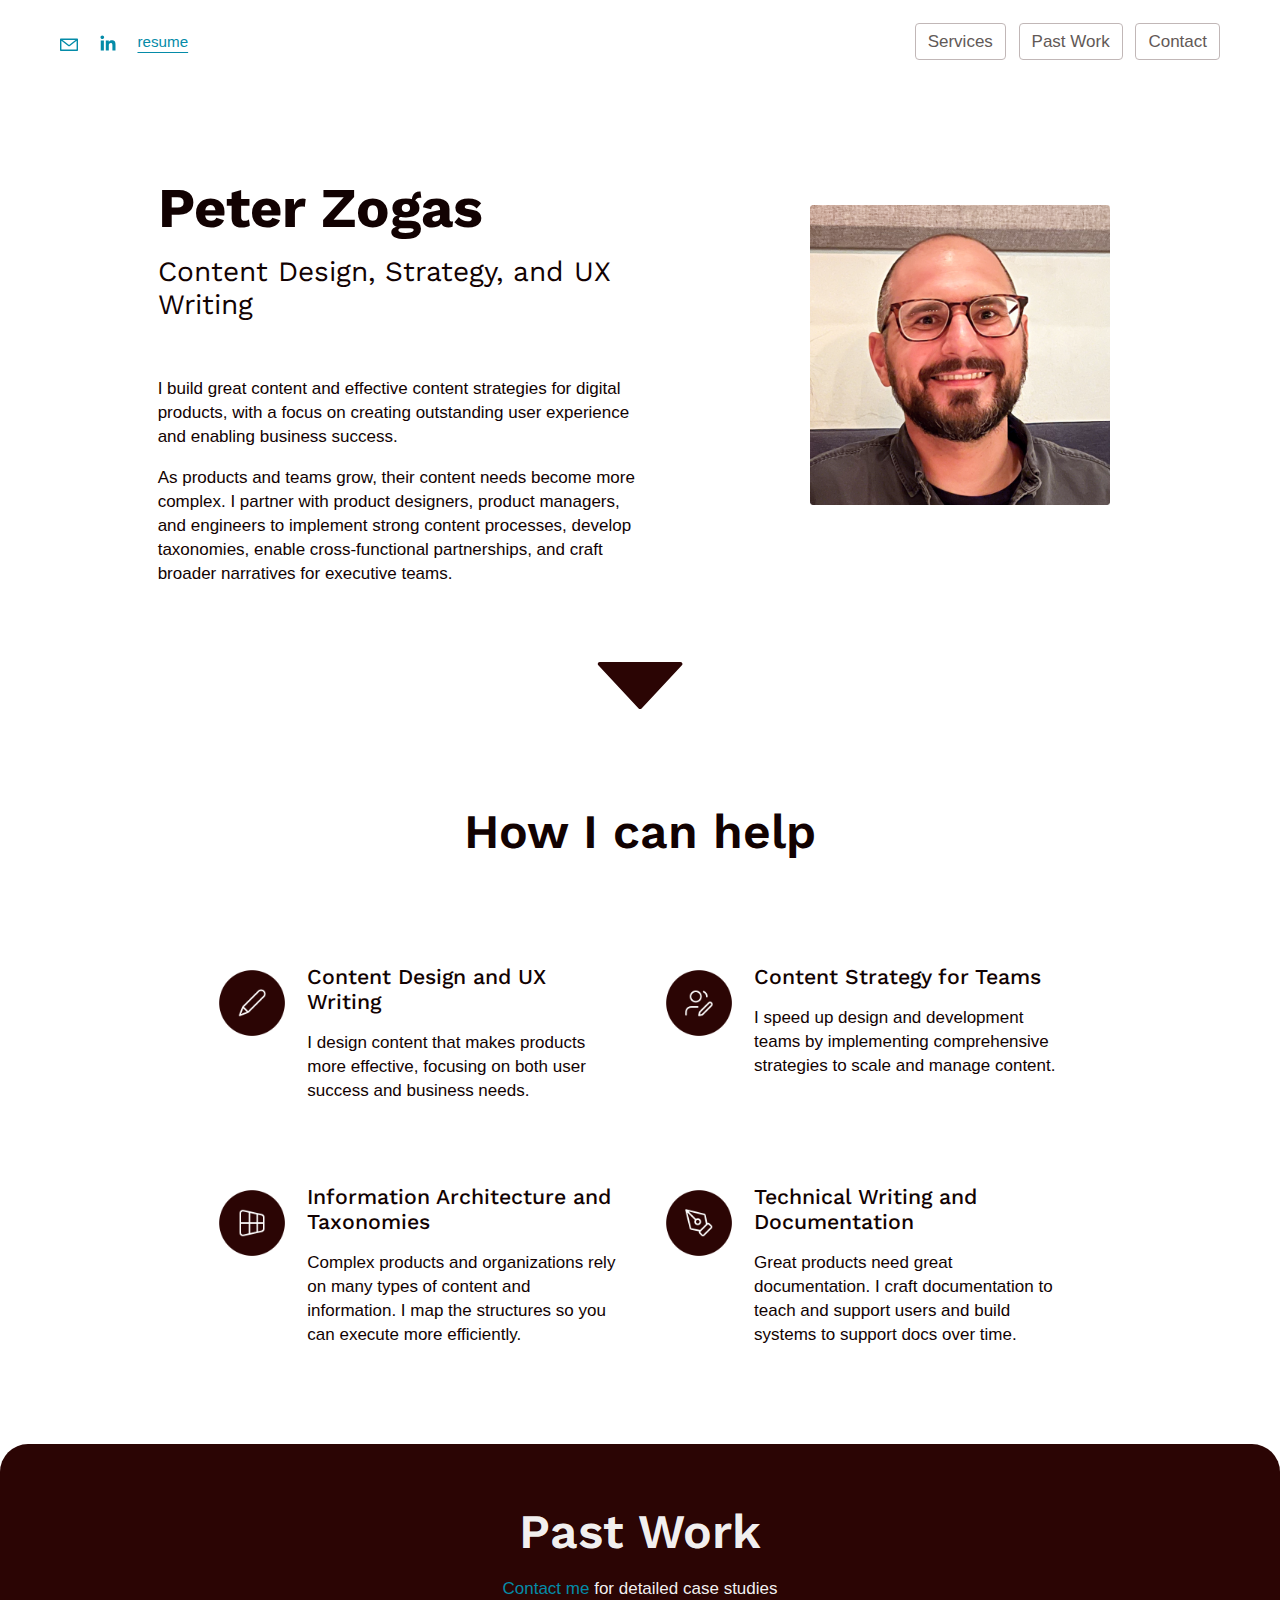
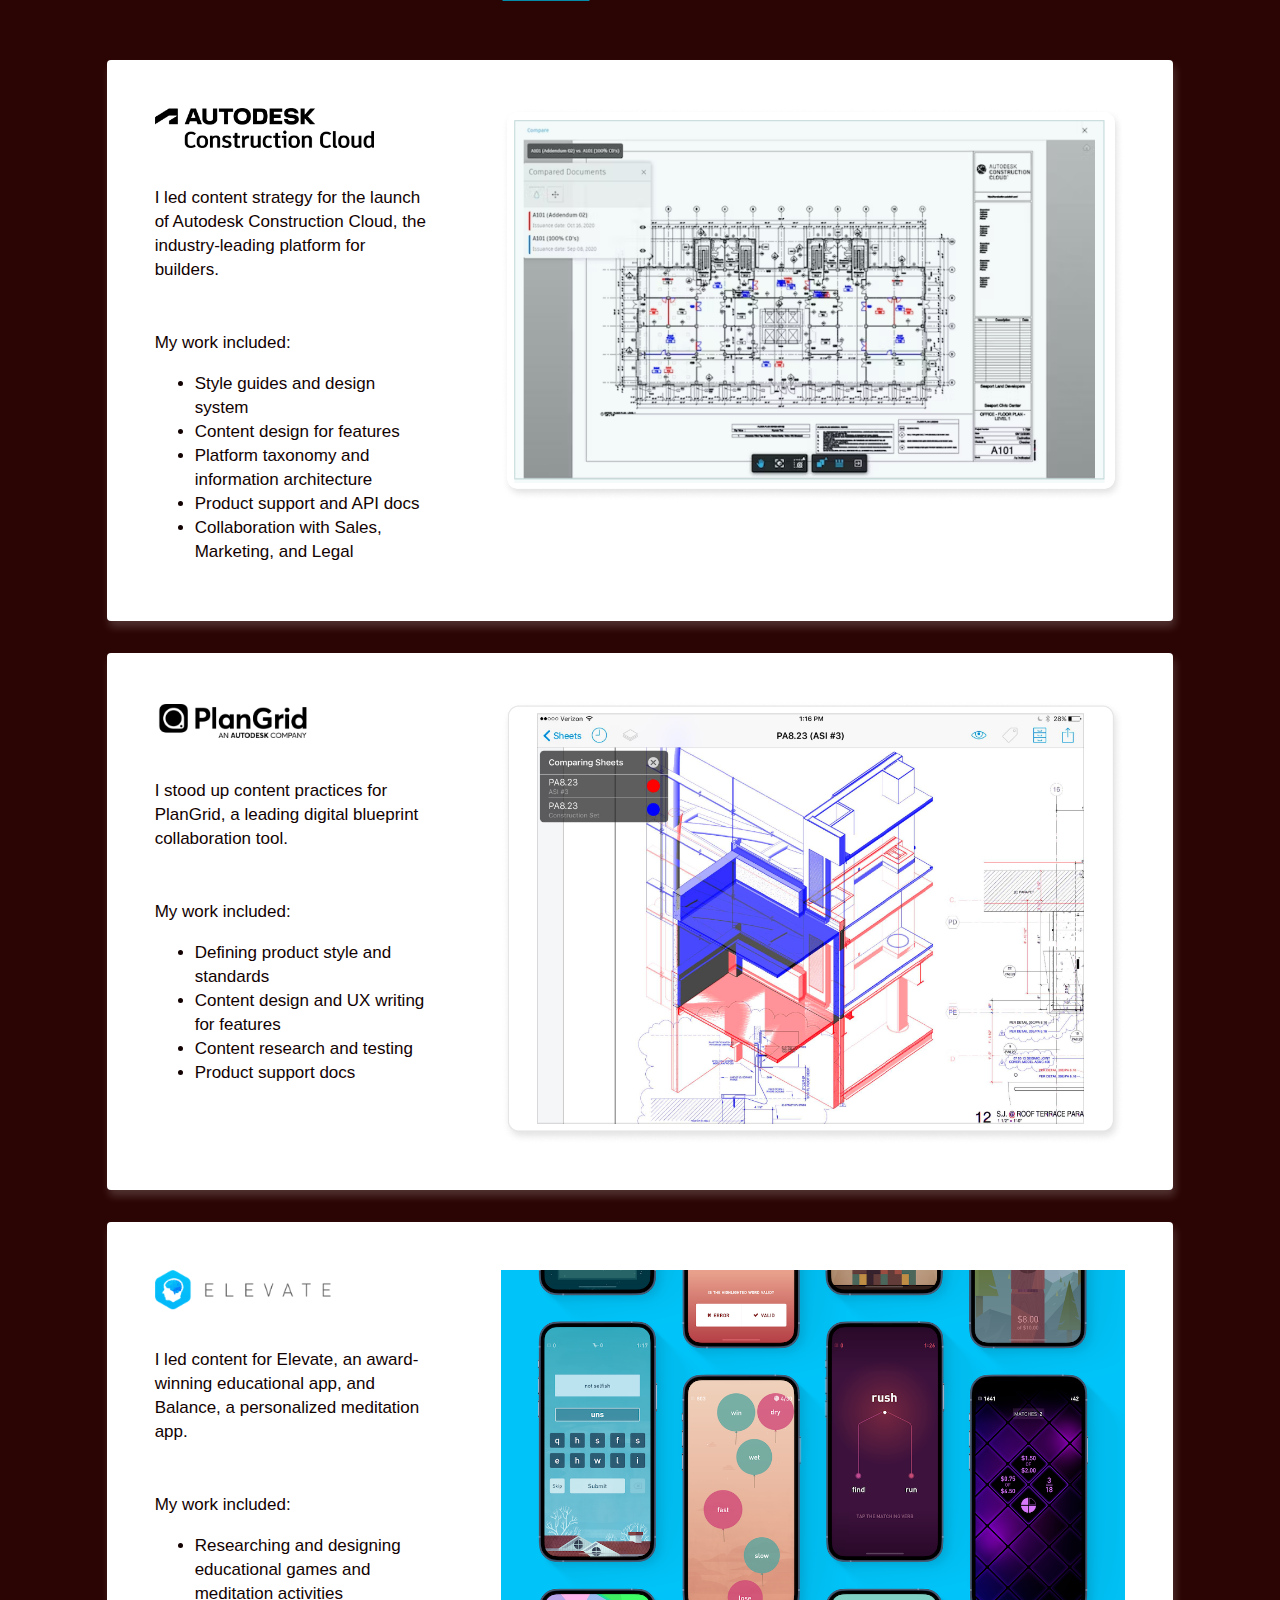
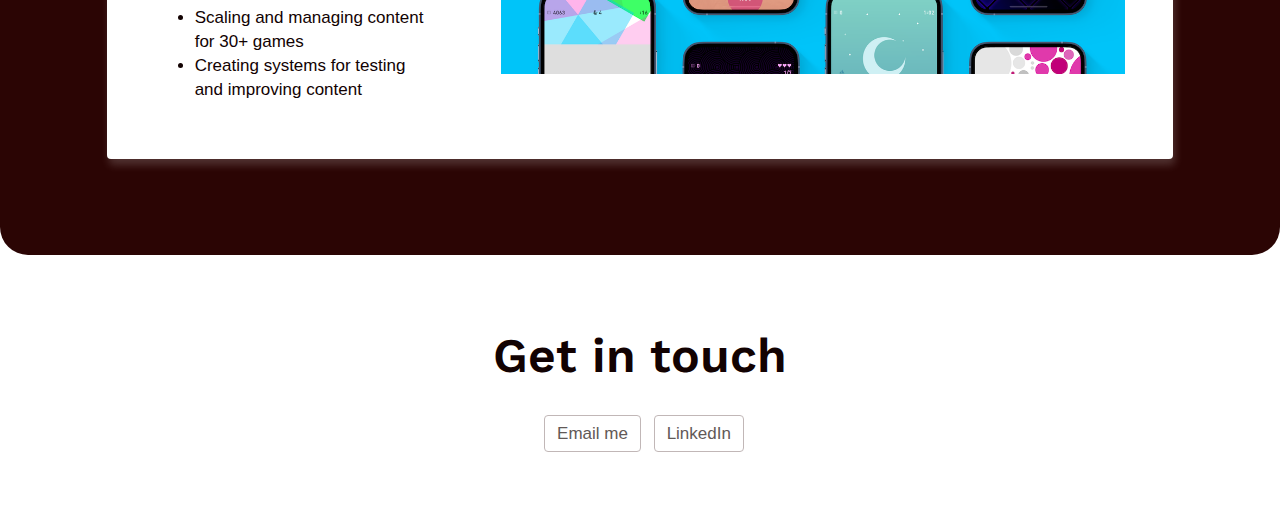
==== commit ca5f5d4b: "adding google analytics" ====
--- a/index.html
+++ b/index.html
@@ -2,6 +2,17 @@
 <html lang="en">
 
 <head>
+
+  <!-- Google tag (gtag.js) -->
+<script async src="https://www.googletagmanager.com/gtag/js?id=G-7LBYZ3L80T"></script>
+<script>
+  window.dataLayer = window.dataLayer || [];
+  function gtag(){dataLayer.push(arguments);}
+  gtag('js', new Date());
+
+  gtag('config', 'G-7LBYZ3L80T');
+</script>
+
   <meta charset="utf-8">
   <meta name="viewport" content="width=device-width,initial-scale=1,shrink-to-fit=no">
   <title>Peter Zogas</title>
